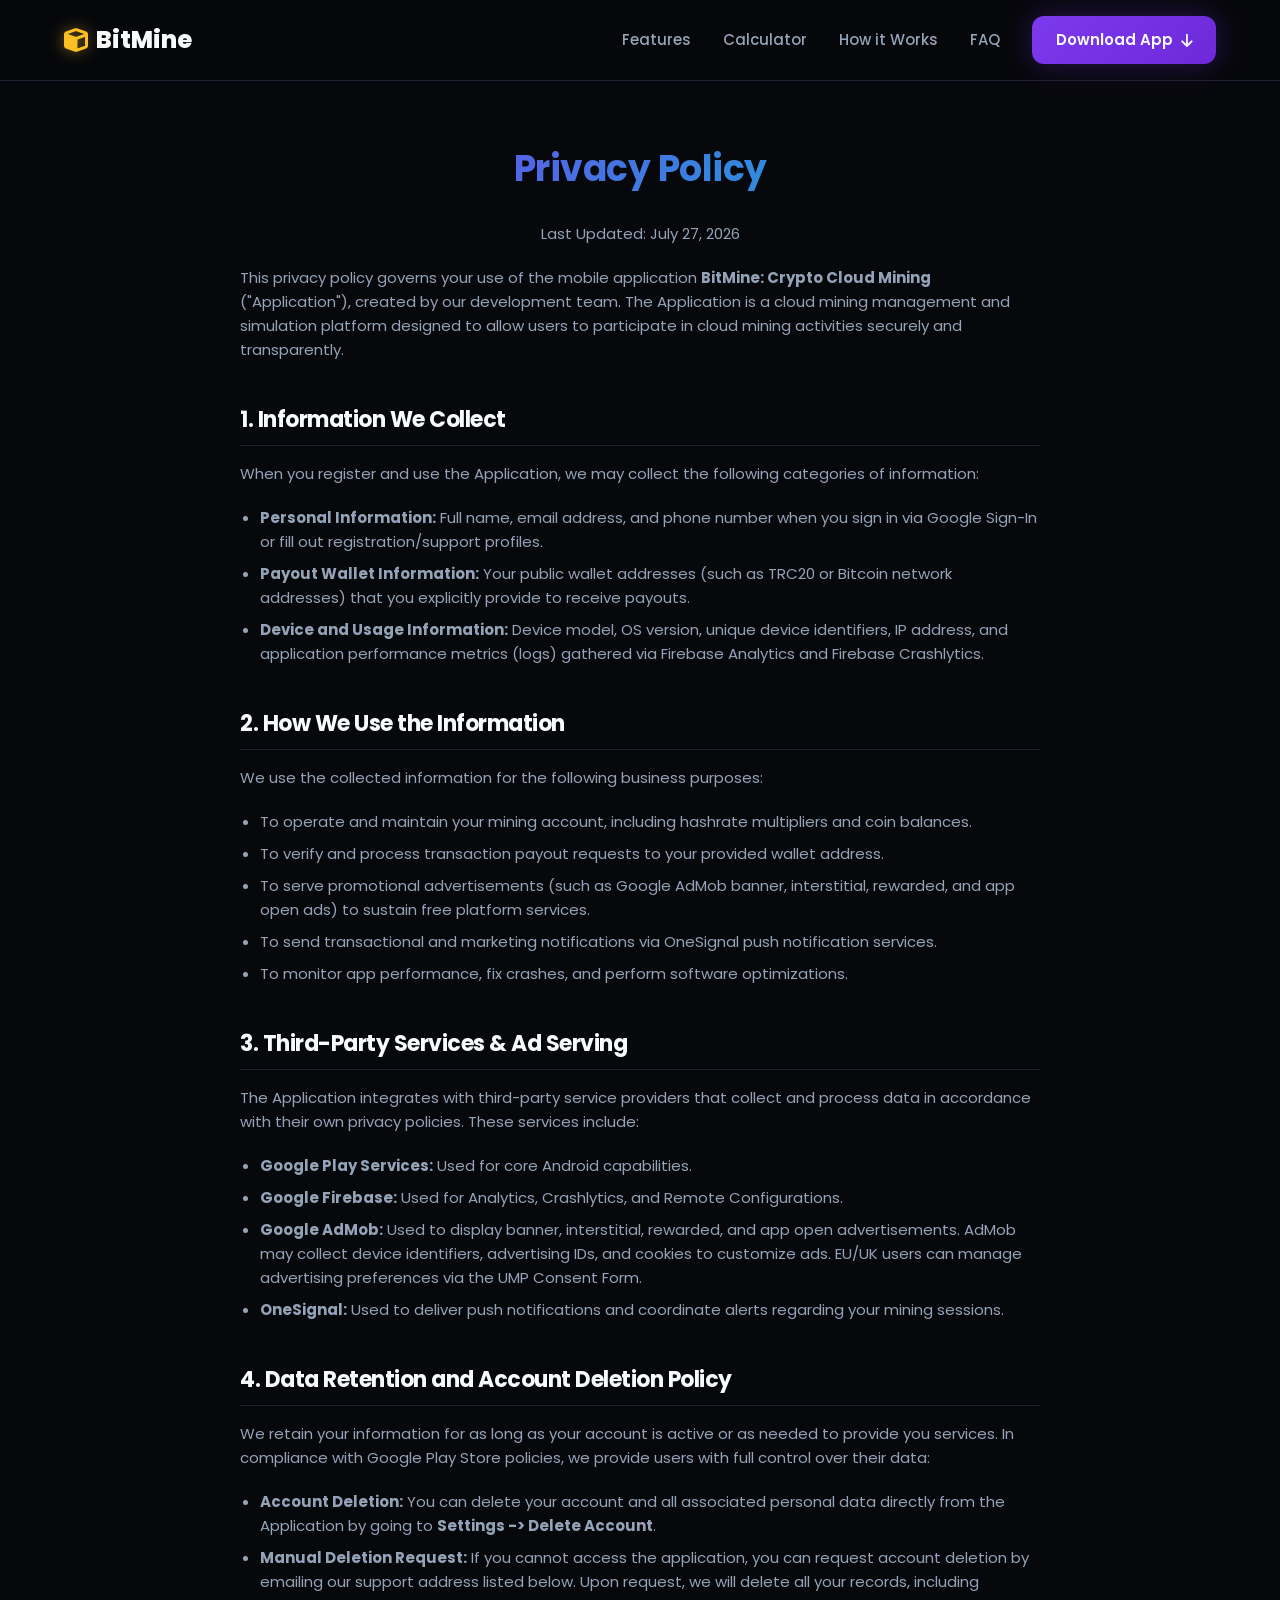
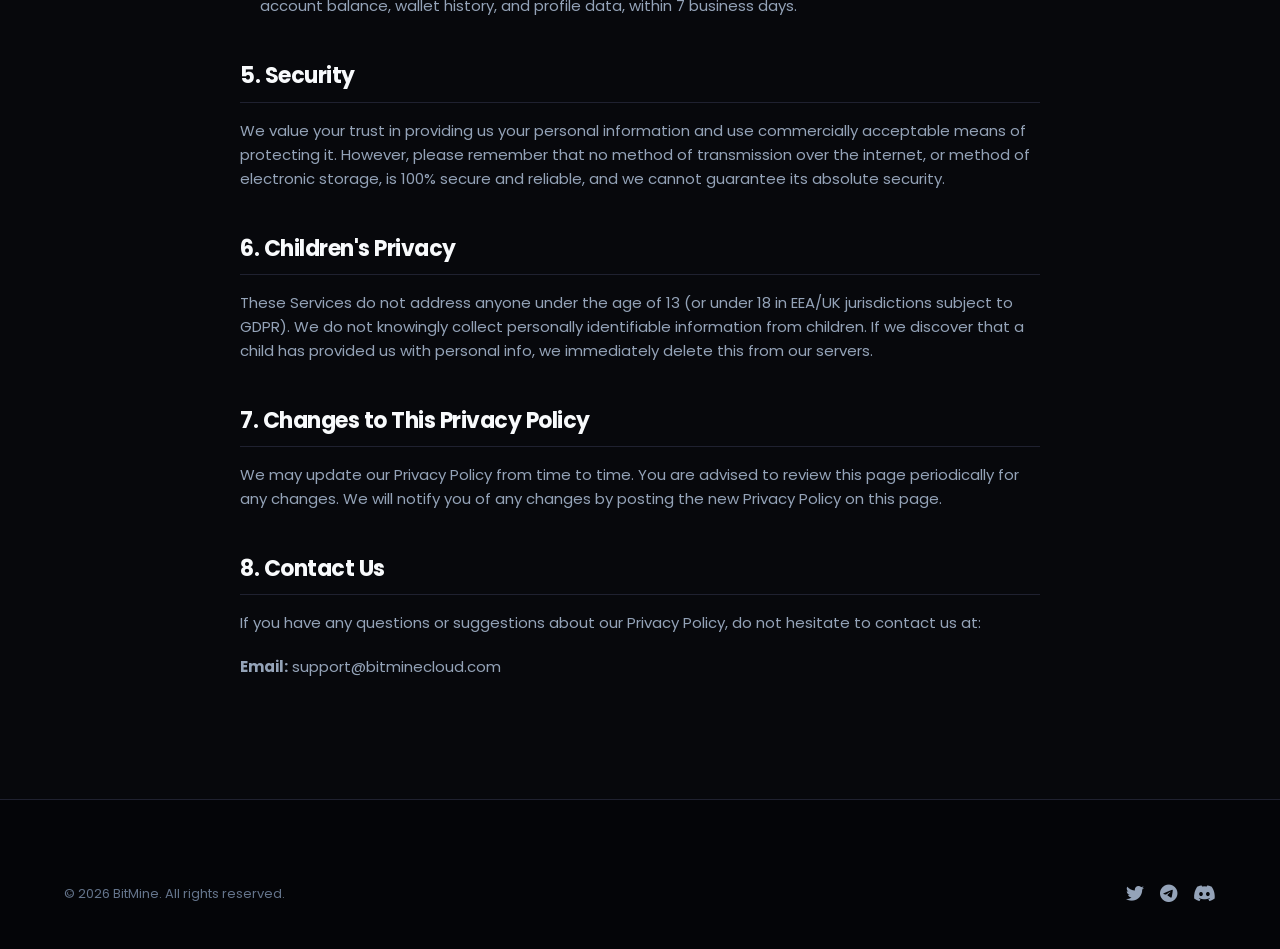
==== privacy_policy.html @ 46494443 "Fix ui" ====
<!DOCTYPE html>
<html lang="en">
<head>
  <meta charset="UTF-8">
  <meta name="viewport" content="width=device-width, initial-scale=1.0">
  <title>Privacy Policy - BitMine: Crypto Cloud Mining</title>
  <!-- FontAwesome Icons -->
  <link rel="stylesheet" href="https://cdnjs.cloudflare.com/ajax/libs/font-awesome/6.4.0/css/all.min.css">
  <!-- Stylesheet -->
  <link rel="stylesheet" href="style.css">
  <style>
    .policy-content {
      padding: 140px 0 100px 0;
      max-width: 800px;
      margin: 0 auto;
    }
    .policy-content h1 {
      font-size: 36px;
      margin-bottom: 24px;
      text-align: center;
    }
    .policy-content p {
      color: var(--text-secondary);
      margin-bottom: 20px;
      font-size: 15px;
    }
    .policy-content h2 {
      font-size: 22px;
      margin: 40px 0 16px 0;
      color: var(--text-primary);
      border-bottom: 1px solid var(--card-border);
      padding-bottom: 8px;
    }
    .policy-content ul {
      margin-left: 20px;
      margin-bottom: 20px;
      color: var(--text-secondary);
      font-size: 15px;
    }
    .policy-content li {
      margin-bottom: 8px;
    }
    .policy-last-updated {
      text-align: center;
      color: var(--text-muted);
      font-size: 13px;
      margin-bottom: 40px;
    }
  </style>
</head>
<body>

  <!-- ── Header & Navigation ── -->
  <header>
    <div class="container nav-wrapper">
      <a href="index.html" class="logo">
        <i class="fa-solid fa-cube"></i> BitMine
      </a>
      <nav>
        <div class="menu-toggle" id="mobile-menu">
          <i class="fa-solid fa-bars"></i>
        </div>
        <ul>
          <li><a href="index.html#features">Features</a></li>
          <li><a href="index.html#calculator">Calculator</a></li>
          <li><a href="index.html#how-it-works">How it Works</a></li>
          <li><a href="index.html#faq">FAQ</a></li>
          <li><a href="index.html#download" class="btn-primary">Download App <i class="fa-solid fa-arrow-down"></i></a></li>
        </ul>
      </nav>
    </div>
  </header>

  <!-- ── Privacy Policy Content ── -->
  <main class="container">
    <div class="policy-content">
      <h1 class="gradient-text">Privacy Policy</h1>
      <p class="policy-last-updated">Last Updated: July 27, 2026</p>

      <p>This privacy policy governs your use of the mobile application <strong>BitMine: Crypto Cloud Mining</strong> ("Application"), created by our development team. The Application is a cloud mining management and simulation platform designed to allow users to participate in cloud mining activities securely and transparently.</p>

      <h2>1. Information We Collect</h2>
      <p>When you register and use the Application, we may collect the following categories of information:</p>
      <ul>
        <li><strong>Personal Information:</strong> Full name, email address, and phone number when you sign in via Google Sign-In or fill out registration/support profiles.</li>
        <li><strong>Payout Wallet Information:</strong> Your public wallet addresses (such as TRC20 or Bitcoin network addresses) that you explicitly provide to receive payouts.</li>
        <li><strong>Device and Usage Information:</strong> Device model, OS version, unique device identifiers, IP address, and application performance metrics (logs) gathered via Firebase Analytics and Firebase Crashlytics.</li>
      </ul>

      <h2>2. How We Use the Information</h2>
      <p>We use the collected information for the following business purposes:</p>
      <ul>
        <li>To operate and maintain your mining account, including hashrate multipliers and coin balances.</li>
        <li>To verify and process transaction payout requests to your provided wallet address.</li>
        <li>To serve promotional advertisements (such as Google AdMob banner, interstitial, rewarded, and app open ads) to sustain free platform services.</li>
        <li>To send transactional and marketing notifications via OneSignal push notification services.</li>
        <li>To monitor app performance, fix crashes, and perform software optimizations.</li>
      </ul>

      <h2>3. Third-Party Services & Ad Serving</h2>
      <p>The Application integrates with third-party service providers that collect and process data in accordance with their own privacy policies. These services include:</p>
      <ul>
        <li><strong>Google Play Services:</strong> Used for core Android capabilities.</li>
        <li><strong>Google Firebase:</strong> Used for Analytics, Crashlytics, and Remote Configurations.</li>
        <li><strong>Google AdMob:</strong> Used to display banner, interstitial, rewarded, and app open advertisements. AdMob may collect device identifiers, advertising IDs, and cookies to customize ads. EU/UK users can manage advertising preferences via the UMP Consent Form.</li>
        <li><strong>OneSignal:</strong> Used to deliver push notifications and coordinate alerts regarding your mining sessions.</li>
      </ul>

      <h2>4. Data Retention and Account Deletion Policy</h2>
      <p>We retain your information for as long as your account is active or as needed to provide you services. In compliance with Google Play Store policies, we provide users with full control over their data:</p>
      <ul>
        <li><strong>Account Deletion:</strong> You can delete your account and all associated personal data directly from the Application by going to <strong>Settings -> Delete Account</strong>.</li>
        <li><strong>Manual Deletion Request:</strong> If you cannot access the application, you can request account deletion by emailing our support address listed below. Upon request, we will delete all your records, including account balance, wallet history, and profile data, within 7 business days.</li>
      </ul>

      <h2>5. Security</h2>
      <p>We value your trust in providing us your personal information and use commercially acceptable means of protecting it. However, please remember that no method of transmission over the internet, or method of electronic storage, is 100% secure and reliable, and we cannot guarantee its absolute security.</p>

      <h2>6. Children's Privacy</h2>
      <p>These Services do not address anyone under the age of 13 (or under 18 in EEA/UK jurisdictions subject to GDPR). We do not knowingly collect personally identifiable information from children. If we discover that a child has provided us with personal info, we immediately delete this from our servers.</p>

      <h2>7. Changes to This Privacy Policy</h2>
      <p>We may update our Privacy Policy from time to time. You are advised to review this page periodically for any changes. We will notify you of any changes by posting the new Privacy Policy on this page.</p>

      <h2>8. Contact Us</h2>
      <p>If you have any questions or suggestions about our Privacy Policy, do not hesitate to contact us at:</p>
      <p><strong>Email:</strong> support@bitminecloud.com</p>
    </div>
  </main>

  <!-- ── Footer ── -->
  <footer>
    <div class="container">
      <div class="footer-bottom" style="border: none; padding: 0;">
        <p>&copy; 2026 BitMine. All rights reserved.</p>
        <div class="social-links">
          <a href="#"><i class="fa-brands fa-twitter"></i></a>
          <a href="#"><i class="fa-brands fa-telegram"></i></a>
          <a href="#"><i class="fa-brands fa-discord"></i></a>
        </div>
      </div>
    </div>
  </footer>

  <!-- ── Javascript Logic for Mobile Menu ── -->
  <script>
    const mobileMenu = document.getElementById('mobile-menu');
    const navUl = document.querySelector('nav ul');
    
    mobileMenu.addEventListener('click', () => {
      navUl.classList.toggle('active');
      const icon = mobileMenu.querySelector('i');
      icon.classList.toggle('fa-bars');
      icon.classList.toggle('fa-xmark');
    });
  </script>
</body>
</html>
---- style.css ----
@import url('https://fonts.googleapis.com/css2?family=Poppins:wght@300;400;500;600;700;800&display=swap');

/* ── Design System & CSS Variables ───────────────────────────────────────── */
:root {
  --bg-color: #07080C;
  --card-bg: #12131C;
  --card-border: #1F2130;
  
  --primary: #7C3AED;
  --primary-dark: #6D28D9;
  --secondary: #06B6D4;
  --accent: #EC4899;
  
  --success: #10B981;
  --gold: #FBBF24;
  
  --text-primary: #F8FAFC;
  --text-secondary: #94A3B8;
  --text-muted: #64748B;
  
  --transition: all 0.3s cubic-bezier(0.4, 0, 0.2, 1);
  --purple-glow: 0 0 30px rgba(124, 58, 237, 0.3);
  --cyan-glow: 0 0 30px rgba(6, 182, 212, 0.3);
}

/* ── Reset & Base Styles ─────────────────────────────────────────────────── */
* {
  margin: 0;
  padding: 0;
  box-sizing: border-box;
  font-family: 'Poppins', sans-serif;
  scroll-behavior: smooth;
}

body {
  background-color: var(--bg-color);
  color: var(--text-primary);
  overflow-x: hidden;
  line-height: 1.6;
}

/* Custom Scrollbar */
::-webkit-scrollbar {
  width: 10px;
}
::-webkit-scrollbar-track {
  background: var(--bg-color);
}
::-webkit-scrollbar-thumb {
  background: var(--card-border);
  border-radius: 5px;
}
::-webkit-scrollbar-thumb:hover {
  background: var(--primary);
}

/* ── Layout & Typography ────────────────────────────────────────────────── */
.container {
  max-width: 1200px;
  margin: 0 auto;
  padding: 0 24px;
}

h1, h2, h3 {
  font-weight: 700;
  letter-spacing: -0.5px;
}

.gradient-text {
  background: linear-gradient(135deg, var(--primary) 0%, var(--secondary) 100%);
  -webkit-background-clip: text;
  -webkit-text-fill-color: transparent;
}

.secondary-gradient-text {
  background: linear-gradient(135deg, var(--secondary) 0%, var(--accent) 100%);
  -webkit-background-clip: text;
  -webkit-text-fill-color: transparent;
}

/* ── Header & Navigation ─────────────────────────────────────────────────── */
header {
  position: fixed;
  top: 0;
  left: 0;
  width: 100%;
  z-index: 1000;
  backdrop-filter: blur(12px);
  background: rgba(7, 8, 12, 0.8);
  border-bottom: 1px solid var(--card-border);
  padding: 16px 0;
  transition: var(--transition);
}

.nav-wrapper {
  display: flex;
  justify-content: space-between;
  align-items: center;
}

.logo {
  font-size: 24px;
  font-weight: 800;
  text-decoration: none;
  display: flex;
  align-items: center;
  gap: 8px;
  color: var(--text-primary);
}

.logo i {
  color: var(--gold);
  filter: drop-shadow(0 0 8px rgba(251, 191, 36, 0.5));
}

nav {
  display: flex;
  align-items: center;
}

nav ul {
  display: flex;
  list-style: none;
  gap: 32px;
  align-items: center;
}

nav ul a {
  color: var(--text-secondary);
  text-decoration: none;
  font-weight: 500;
  font-size: 15px;
  transition: var(--transition);
}

nav ul a:hover {
  color: var(--primary);
}

/* Mobile Menu Toggle button */
.menu-toggle {
  display: none;
  font-size: 22px;
  cursor: pointer;
  color: var(--text-primary);
  transition: var(--transition);
}

.menu-toggle:hover {
  color: var(--primary);
}

.btn-primary {
  background: linear-gradient(135deg, var(--primary) 0%, var(--primary-dark) 100%);
  color: var(--text-primary);
  padding: 12px 24px;
  border-radius: 12px;
  text-decoration: none;
  font-weight: 600;
  display: inline-flex;
  align-items: center;
  gap: 8px;
  border: none;
  cursor: pointer;
  box-shadow: var(--purple-glow);
  transition: var(--transition);
}

.btn-primary:hover {
  transform: translateY(-2px);
  box-shadow: 0 0 40px rgba(124, 58, 237, 0.5);
}

.btn-secondary {
  background: transparent;
  color: var(--text-primary);
  border: 1.5px solid var(--card-border);
  padding: 12px 24px;
  border-radius: 12px;
  text-decoration: none;
  font-weight: 600;
  display: inline-flex;
  align-items: center;
  gap: 8px;
  cursor: pointer;
  transition: var(--transition);
}

.btn-secondary:hover {
  border-color: var(--secondary);
  background: rgba(6, 182, 212, 0.05);
}

/* ── Hero Section ────────────────────────────────────────────────────────── */
.hero {
  padding: 160px 0 100px 0;
  position: relative;
  overflow: hidden;
}

/* Glow Background Orbs */
.hero::before {
  content: '';
  position: absolute;
  top: -10%;
  left: -10%;
  width: 50vw;
  height: 50vw;
  background: radial-gradient(circle, rgba(124, 58, 237, 0.15) 0%, transparent 70%);
  pointer-events: none;
  z-index: 0;
}

.hero::after {
  content: '';
  position: absolute;
  bottom: -10%;
  right: -10%;
  width: 40vw;
  height: 40vw;
  background: radial-gradient(circle, rgba(6, 182, 212, 0.12) 0%, transparent 70%);
  pointer-events: none;
  z-index: 0;
}

.hero-grid {
  display: grid;
  grid-template-columns: 1.2fr 0.8fr;
  align-items: center;
  gap: 60px;
  position: relative;
  z-index: 1;
}

.hero-content h1 {
  font-size: 56px;
  line-height: 1.15;
  margin-bottom: 24px;
}

.hero-content p {
  font-size: 18px;
  color: var(--text-secondary);
  margin-bottom: 40px;
  max-width: 540px;
}

.hero-buttons {
  display: flex;
  gap: 16px;
  margin-bottom: 48px;
}

.hero-stats {
  display: flex;
  gap: 48px;
}

.stat-item h3 {
  font-size: 32px;
  color: var(--text-primary);
  margin-bottom: 4px;
  font-weight: 800;
}

.stat-item p {
  font-size: 14px;
  color: var(--text-secondary);
  margin: 0;
}

/* Phone Mockup Styling */
.hero-mockup {
  position: relative;
  display: flex;
  justify-content: center;
  align-items: center;
}

.device-frame {
  width: 290px;
  height: 580px;
  background: #0f1016;
  border: 12px solid #2e3047;
  border-radius: 40px;
  box-shadow: 0 30px 60px rgba(0,0,0,0.8), var(--purple-glow);
  position: relative;
  overflow: hidden;
  display: flex;
  flex-direction: column;
}

.device-notch {
  width: 140px;
  height: 25px;
  background: #2e3047;
  position: absolute;
  top: 0;
  left: 50%;
  transform: translateX(-50%);
  border-radius: 0 0 18px 18px;
  z-index: 10;
}

/* App Interface UI Mockup */
.app-screen {
  flex: 1;
  background: var(--bg-color);
  padding: 30px 16px 16px 16px;
  display: flex;
  flex-direction: column;
  justify-content: space-between;
}

.app-header {
  display: flex;
  justify-content: space-between;
  align-items: center;
  margin-top: 10px;
}

.app-header span {
  font-weight: 700;
  font-size: 16px;
}

.app-header i {
  color: var(--gold);
}

.app-card {
  background: var(--card-bg);
  border: 1px solid var(--card-border);
  border-radius: 16px;
  padding: 16px;
  text-align: center;
  position: relative;
}

.app-card-title {
  font-size: 12px;
  color: var(--text-secondary);
  margin-bottom: 4px;
}

.app-card-val {
  font-size: 24px;
  font-weight: 700;
  color: var(--text-primary);
}

.app-mining-btn {
  width: 100%;
  background: linear-gradient(135deg, var(--primary) 0%, var(--secondary) 100%);
  padding: 14px;
  border-radius: 12px;
  text-align: center;
  font-weight: 600;
  font-size: 14px;
  box-shadow: 0 4px 15px rgba(124, 58, 237, 0.4);
  cursor: pointer;
  animation: pulse 2s infinite;
}

@keyframes pulse {
  0% { transform: scale(1); }
  50% { transform: scale(1.03); }
  100% { transform: scale(1); }
}

.mockup-glow {
  position: absolute;
  width: 130%;
  height: 130%;
  background: radial-gradient(circle, rgba(124, 58, 237, 0.1) 0%, transparent 60%);
  pointer-events: none;
  z-index: -1;
}

/* ── Features Section ────────────────────────────────────────────────────── */
.features {
  padding: 100px 0;
  background: relative;
}

.section-header {
  text-align: center;
  margin-bottom: 60px;
}

.section-header h2 {
  font-size: 40px;
  margin-bottom: 16px;
}

.section-header p {
  font-size: 16px;
  color: var(--text-secondary);
  max-width: 600px;
  margin: 0 auto;
}

.features-grid {
  display: grid;
  grid-template-columns: repeat(auto-fit, minmax(280px, 1fr));
  gap: 30px;
}

.feature-card {
  background: var(--card-bg);
  border: 1px solid var(--card-border);
  border-radius: 20px;
  padding: 40px 30px;
  transition: var(--transition);
  position: relative;
  overflow: hidden;
}

.feature-card:hover {
  transform: translateY(-8px);
  border-color: var(--primary);
  box-shadow: 0 10px 30px rgba(124, 58, 237, 0.15);
}

.feature-card::before {
  content: '';
  position: absolute;
  top: 0;
  left: 0;
  width: 100%;
  height: 100%;
  background: radial-gradient(circle at top right, rgba(124, 58, 237, 0.05) 0%, transparent 50%);
  pointer-events: none;
}

.feature-icon {
  width: 60px;
  height: 60px;
  border-radius: 14px;
  background: rgba(124, 58, 237, 0.1);
  display: flex;
  justify-content: center;
  align-items: center;
  font-size: 24px;
  color: var(--primary);
  margin-bottom: 24px;
  transition: var(--transition);
}

.feature-card:hover .feature-icon {
  background: var(--primary);
  color: var(--text-primary);
  box-shadow: var(--purple-glow);
}

.feature-card h3 {
  font-size: 20px;
  margin-bottom: 12px;
}

.feature-card p {
  color: var(--text-secondary);
  font-size: 14px;
}

/* ── Interactive Calculator ────────────────────────────────────────────── */
.calculator-section {
  padding: 100px 0;
  background: rgba(18, 19, 28, 0.4);
  border-top: 1px solid var(--card-border);
  border-bottom: 1px solid var(--card-border);
}

.calc-box {
  background: var(--card-bg);
  border: 1px solid var(--card-border);
  border-radius: 24px;
  padding: 50px;
  display: grid;
  grid-template-columns: 1fr 1fr;
  gap: 60px;
  align-items: center;
}

.calc-left h2 {
  font-size: 36px;
  margin-bottom: 16px;
}

.calc-left p {
  color: var(--text-secondary);
  margin-bottom: 30px;
}

.calc-sliders {
  display: flex;
  flex-direction: column;
  gap: 24px;
}

.slider-group {
  display: flex;
  flex-direction: column;
  gap: 12px;
}

.slider-header {
  display: flex;
  justify-content: space-between;
  font-weight: 500;
}

.slider-header span:last-child {
  color: var(--secondary);
  font-weight: 700;
}

input[type=range] {
  -webkit-appearance: none;
  width: 100%;
  height: 6px;
  background: var(--card-border);
  border-radius: 5px;
  outline: none;
}

input[type=range]::-webkit-slider-thumb {
  -webkit-appearance: none;
  width: 20px;
  height: 20px;
  border-radius: 50%;
  background: var(--secondary);
  cursor: pointer;
  box-shadow: var(--cyan-glow);
  transition: var(--transition);
}

input[type=range]::-webkit-slider-thumb:hover {
  transform: scale(1.2);
}

.calc-right {
  background: rgba(7, 8, 12, 0.6);
  border: 1px solid var(--card-border);
  border-radius: 20px;
  padding: 40px;
  text-align: center;
  position: relative;
  overflow: hidden;
}

.calc-right::after {
  content: '';
  position: absolute;
  top: 0;
  right: 0;
  width: 80px;
  height: 80px;
  background: radial-gradient(circle, rgba(6, 182, 212, 0.2) 0%, transparent 70%);
}

.calc-output-title {
  font-size: 14px;
  color: var(--text-secondary);
  margin-bottom: 8px;
}

.calc-output-val {
  font-size: 40px;
  font-weight: 800;
  color: var(--text-primary);
  margin-bottom: 4px;
}

.calc-output-val span {
  font-size: 20px;
  font-weight: 500;
  color: var(--secondary);
}

.calc-usd-val {
  font-size: 18px;
  color: var(--success);
  font-weight: 600;
  margin-bottom: 24px;
}

/* ── How it Works Section ────────────────────────────────────────────────── */
.how-it-works {
  padding: 100px 0;
}

.steps-container {
  display: grid;
  grid-template-columns: repeat(3, 1fr);
  gap: 40px;
  position: relative;
}

.step-card {
  text-align: center;
  position: relative;
}

.step-num {
  width: 70px;
  height: 70px;
  border-radius: 50%;
  background: linear-gradient(135deg, var(--primary) 0%, var(--secondary) 100%);
  font-size: 28px;
  font-weight: 800;
  display: flex;
  justify-content: center;
  align-items: center;
  margin: 0 auto 24px auto;
  box-shadow: var(--purple-glow);
}

.step-card h3 {
  font-size: 20px;
  margin-bottom: 12px;
}

.step-card p {
  color: var(--text-secondary);
  font-size: 14px;
  max-width: 280px;
  margin: 0 auto;
}

/* Step connector lines */
.steps-container::before {
  content: '';
  position: absolute;
  top: 35px;
  left: 10%;
  width: 80%;
  height: 2px;
  background: linear-gradient(90deg, var(--primary) 0%, var(--secondary) 100%);
  opacity: 0.15;
  z-index: -1;
}

/* ── FAQ Section ────────────────────────────────────────────────────────── */
.faq {
  padding: 100px 0;
}

.faq-container {
  max-width: 800px;
  margin: 0 auto;
  display: flex;
  flex-direction: column;
  gap: 20px;
}

.faq-item {
  background: var(--card-bg);
  border: 1px solid var(--card-border);
  border-radius: 16px;
  overflow: hidden;
  transition: var(--transition);
}

.faq-header {
  padding: 24px;
  display: flex;
  justify-content: space-between;
  align-items: center;
  cursor: pointer;
  user-select: none;
}

.faq-header h3 {
  font-size: 16px;
  font-weight: 600;
}

.faq-icon {
  font-size: 18px;
  transition: var(--transition);
  color: var(--primary);
}

.faq-content {
  max-height: 0;
  overflow: hidden;
  transition: max-height 0.3s ease-out;
  padding: 0 24px;
}

.faq-content p {
  padding-bottom: 24px;
  color: var(--text-secondary);
  font-size: 14px;
}

.faq-item.active {
  border-color: var(--primary);
}

.faq-item.active .faq-icon {
  transform: rotate(45deg);
}

/* ── Footer ──────────────────────────────────────────────────────────────── */
footer {
  background: #040508;
  border-top: 1px solid var(--card-border);
  padding: 80px 0 40px 0;
}

.footer-grid {
  display: grid;
  grid-template-columns: 1.5fr 1fr 1fr;
  gap: 60px;
  margin-bottom: 60px;
}

.footer-brand p {
  color: var(--text-secondary);
  font-size: 14px;
  margin-top: 16px;
  max-width: 320px;
}

.footer-links h4 {
  font-size: 16px;
  margin-bottom: 20px;
}

.footer-links ul {
  list-style: none;
  display: flex;
  flex-direction: column;
  gap: 12px;
}

.footer-links ul a {
  color: var(--text-secondary);
  text-decoration: none;
  font-size: 14px;
  transition: var(--transition);
}

.footer-links ul a:hover {
  color: var(--secondary);
}

.footer-disclaimer {
  grid-column: 1 / -1;
  background: var(--card-bg);
  border: 1px solid var(--card-border);
  border-radius: 12px;
  padding: 20px;
}

.footer-disclaimer p {
  font-size: 12px;
  color: var(--text-muted);
  text-align: center;
}

.footer-bottom {
  border-top: 1px solid var(--card-border);
  padding-top: 30px;
  display: flex;
  justify-content: space-between;
  align-items: center;
}

.footer-bottom p {
  font-size: 13px;
  color: var(--text-muted);
}

.social-links {
  display: flex;
  gap: 16px;
}

.social-links a {
  color: var(--text-secondary);
  font-size: 18px;
  transition: var(--transition);
}

.social-links a:hover {
  color: var(--primary);
}

/* ── Responsive Styling ──────────────────────────────────────────────────── */
@media (max-width: 992px) {
  .hero-grid {
    grid-template-columns: 1fr;
    text-align: center;
    gap: 40px;
  }
  .hero-content p {
    margin: 0 auto 40px auto;
  }
  .hero-buttons {
    justify-content: center;
  }
  .hero-stats {
    justify-content: center;
  }
  .calc-box {
    grid-template-columns: 1fr;
    gap: 40px;
    padding: 30px;
  }
  .steps-container {
    grid-template-columns: 1fr;
    gap: 40px;
  }
  .steps-container::before {
    display: none;
  }
}

@media (max-width: 768px) {
  .hero-content h1 {
    font-size: 40px;
  }
  .menu-toggle {
    display: block;
  }
  nav {
    position: relative;
  }
  nav ul {
    display: none;
    flex-direction: column;
    position: absolute;
    top: 60px;
    right: 0;
    background: var(--card-bg);
    border: 1px solid var(--card-border);
    border-radius: 12px;
    padding: 24px;
    gap: 20px;
    width: 240px;
    box-shadow: var(--purple-glow);
    z-index: 100;
    align-items: stretch;
  }
  nav ul.active {
    display: flex;
  }
  nav ul li {
    text-align: center;
  }
  nav ul li a.btn-primary {
    display: flex;
    justify-content: center;
    width: 100%;
  }
  .footer-grid {
    grid-template-columns: 1fr;
    gap: 40px;
  }
  .footer-bottom {
    flex-direction: column;
    gap: 16px;
    text-align: center;
  }
}
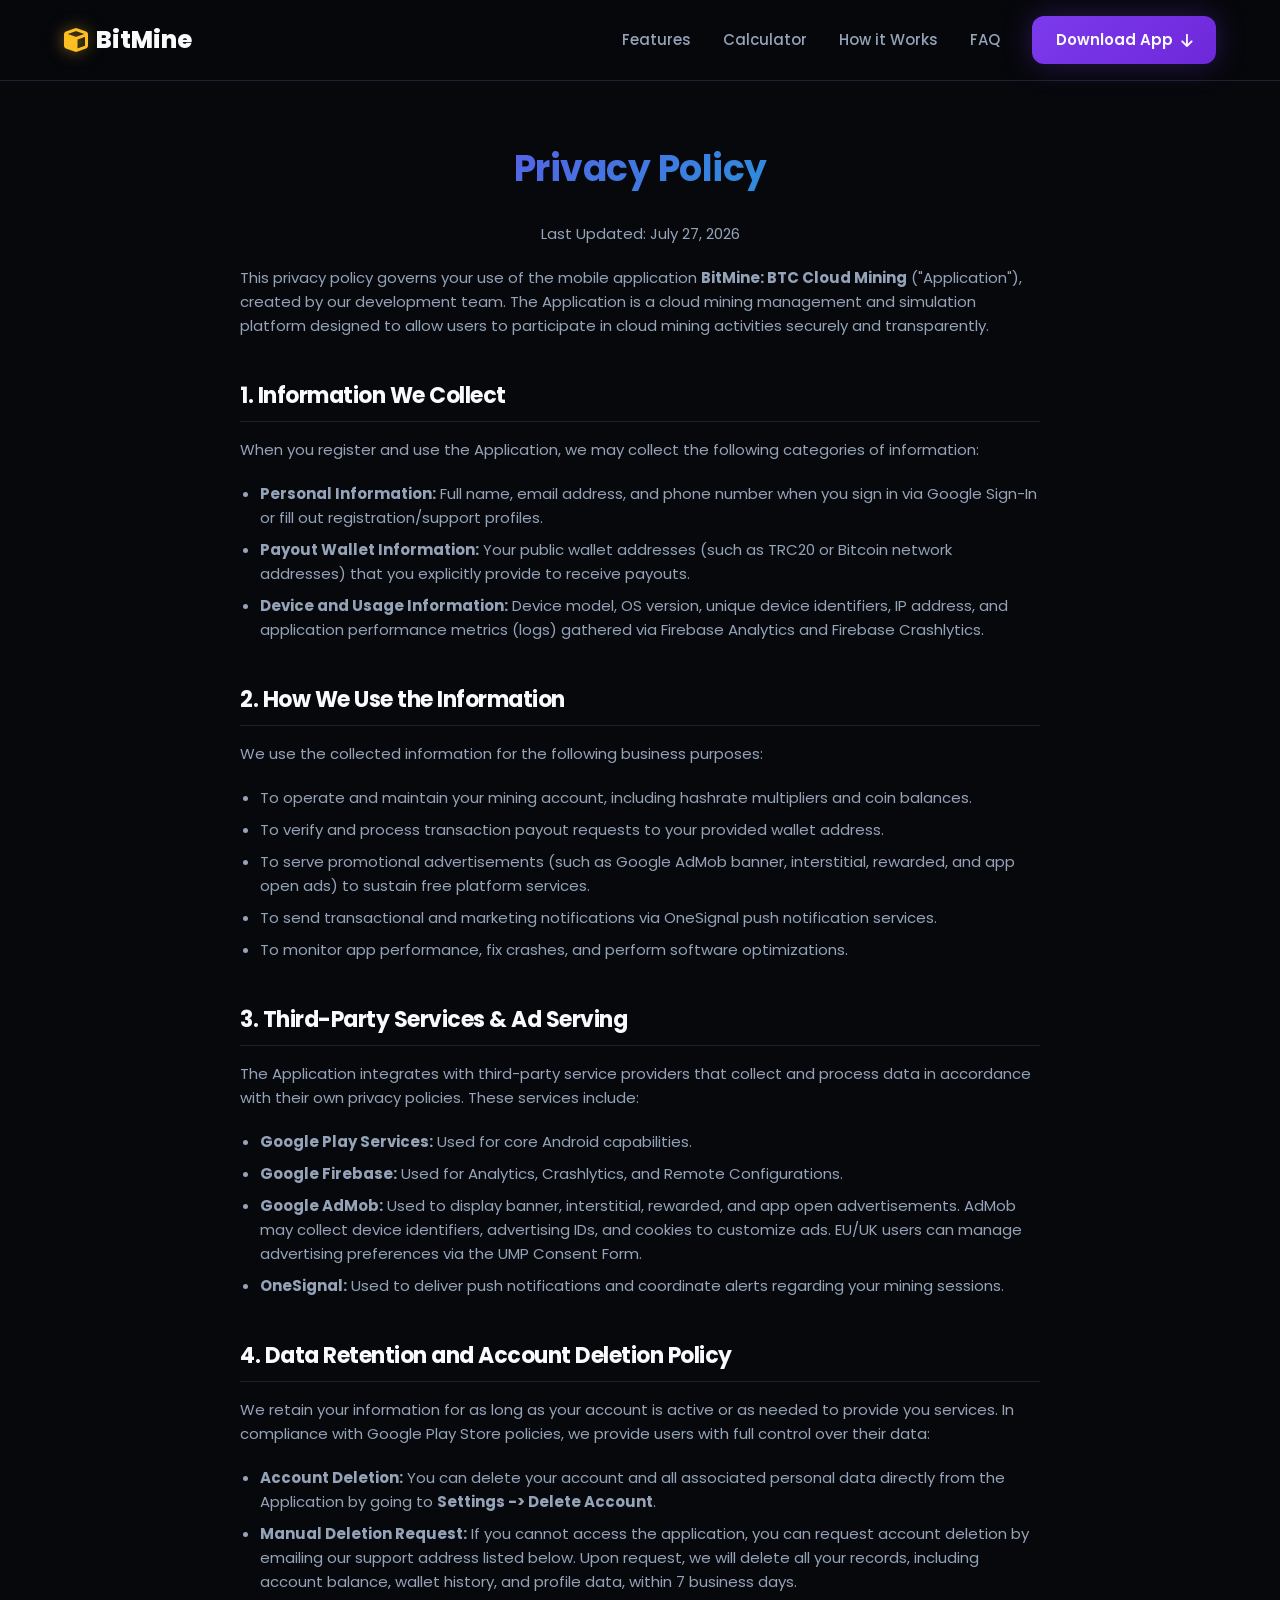
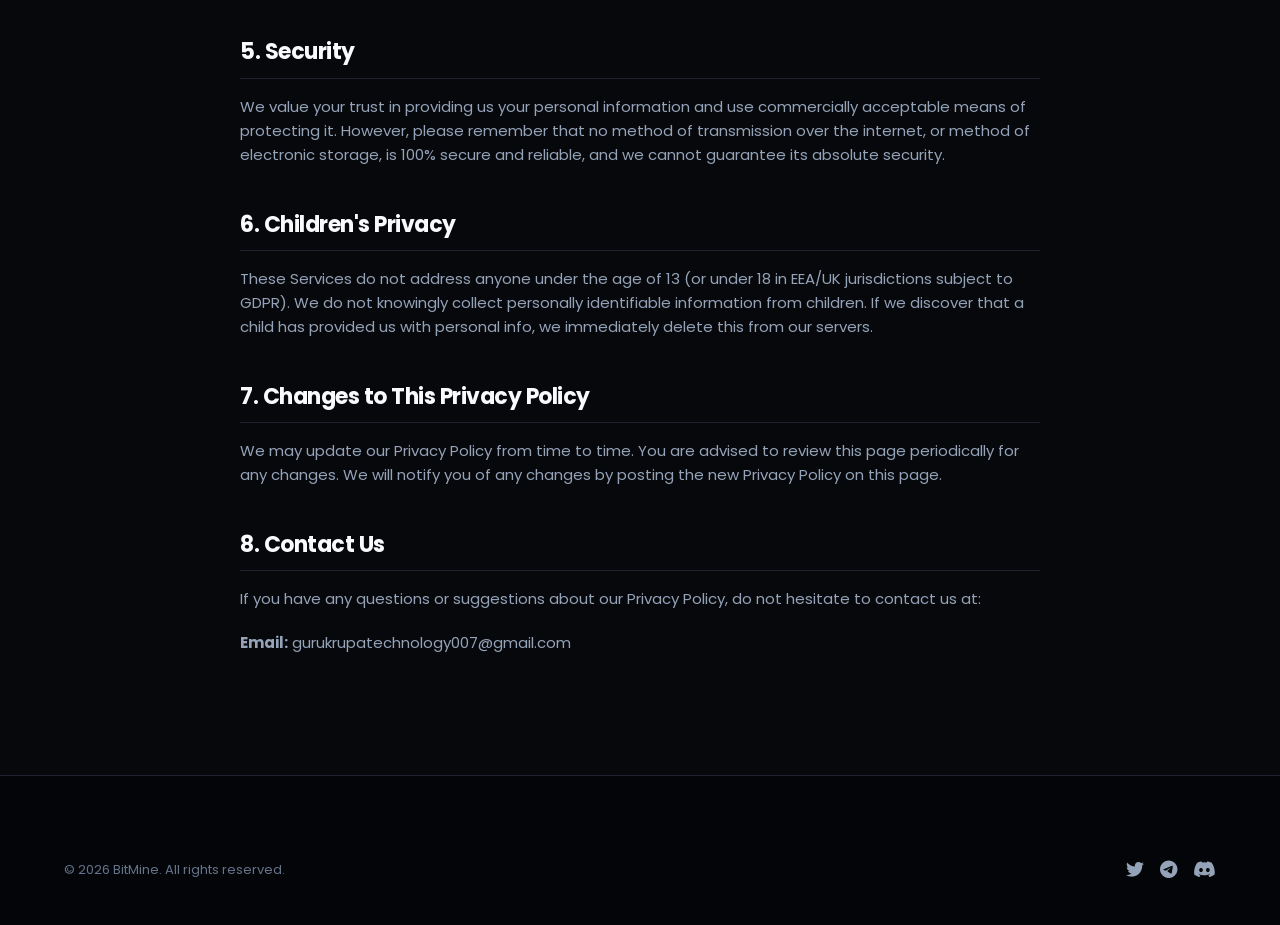
==== commit 21b38a27: "App Name chnage" ====
--- a/privacy_policy.html
+++ b/privacy_policy.html
@@ -3,7 +3,7 @@
 <head>
   <meta charset="UTF-8">
   <meta name="viewport" content="width=device-width, initial-scale=1.0">
-  <title>Privacy Policy - BitMine: Crypto Cloud Mining</title>
+  <title>Privacy Policy - BitMine: BTC Cloud Mining</title>
   <!-- FontAwesome Icons -->
   <link rel="stylesheet" href="https://cdnjs.cloudflare.com/ajax/libs/font-awesome/6.4.0/css/all.min.css">
   <!-- Stylesheet -->
@@ -77,7 +77,7 @@
       <h1 class="gradient-text">Privacy Policy</h1>
       <p class="policy-last-updated">Last Updated: July 27, 2026</p>
 
-      <p>This privacy policy governs your use of the mobile application <strong>BitMine: Crypto Cloud Mining</strong> ("Application"), created by our development team. The Application is a cloud mining management and simulation platform designed to allow users to participate in cloud mining activities securely and transparently.</p>
+      <p>This privacy policy governs your use of the mobile application <strong>BitMine: BTC Cloud Mining</strong> ("Application"), created by our development team. The Application is a cloud mining management and simulation platform designed to allow users to participate in cloud mining activities securely and transparently.</p>
 
       <h2>1. Information We Collect</h2>
       <p>When you register and use the Application, we may collect the following categories of information:</p>
@@ -124,7 +124,7 @@
 
       <h2>8. Contact Us</h2>
       <p>If you have any questions or suggestions about our Privacy Policy, do not hesitate to contact us at:</p>
-      <p><strong>Email:</strong> support@bitminecloud.com</p>
+      <p><strong>Email:</strong> gurukrupatechnology007@gmail.com</p>
     </div>
   </main>
 
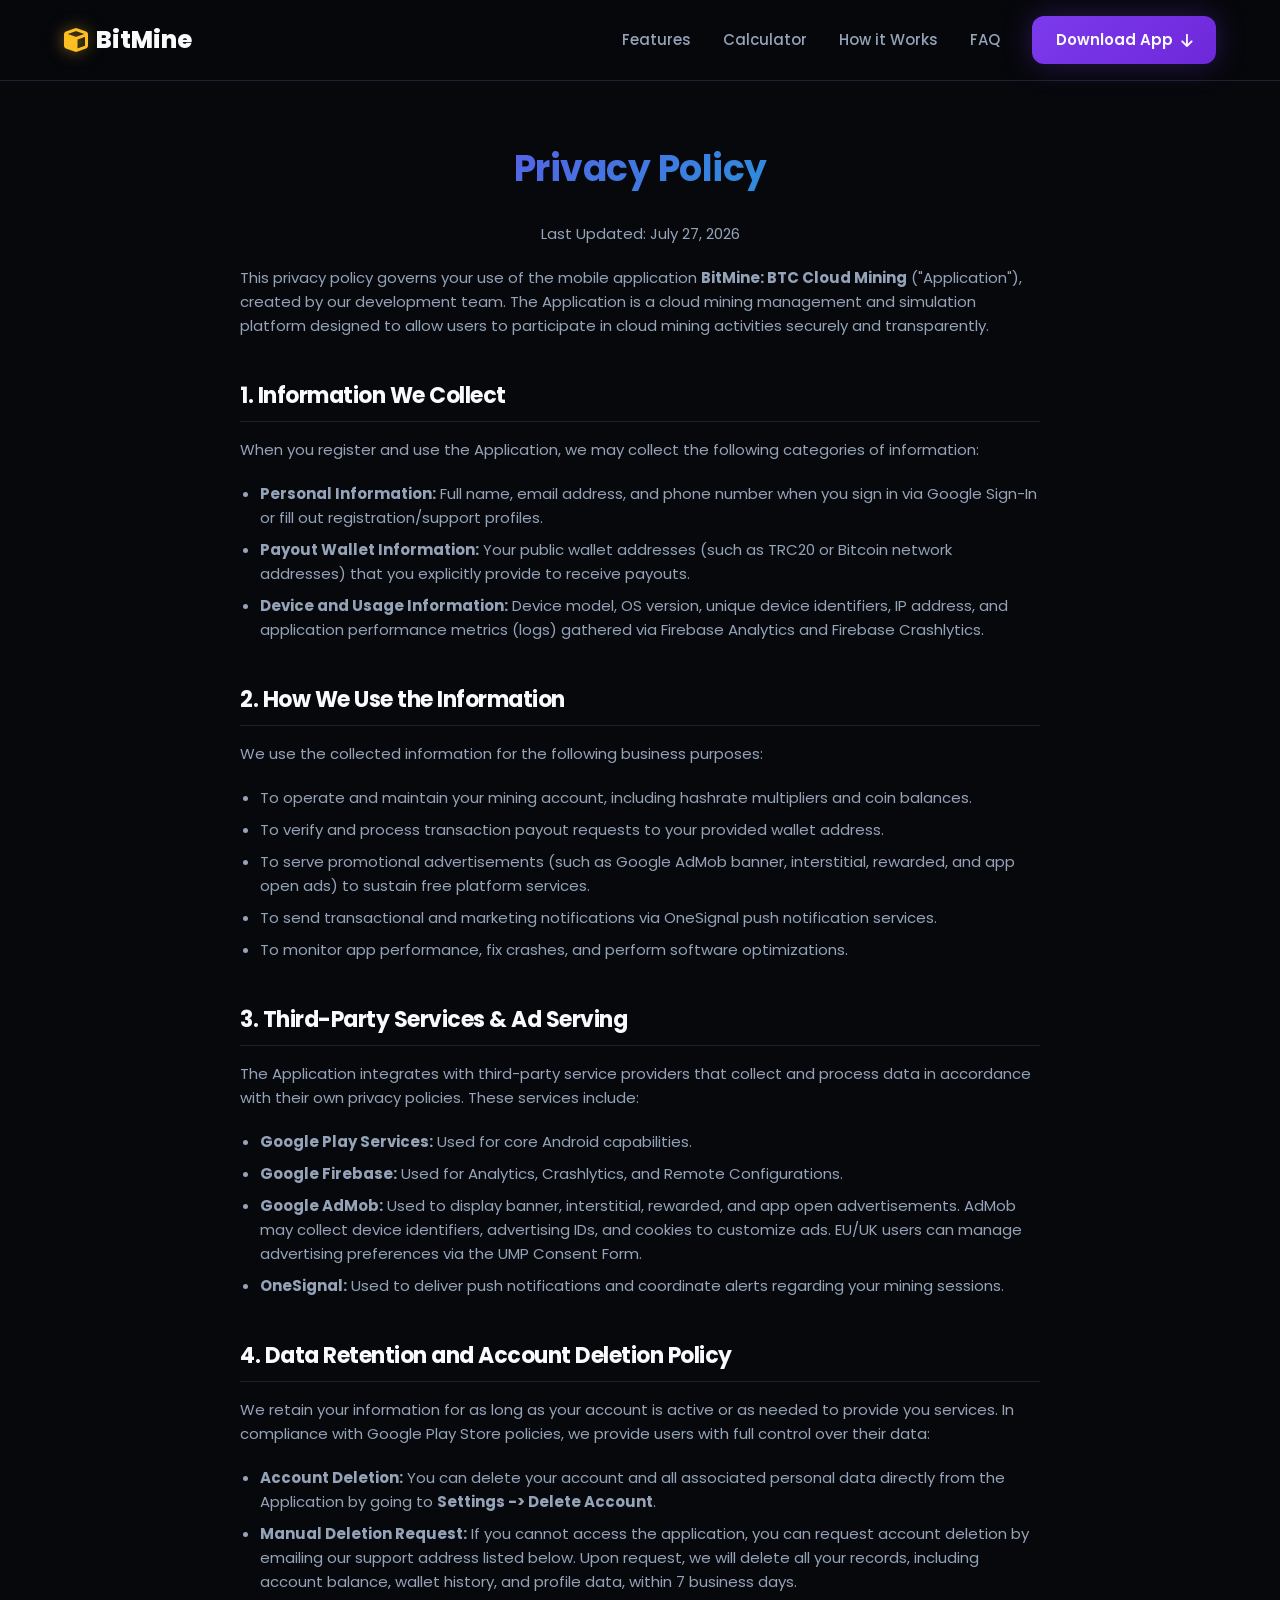
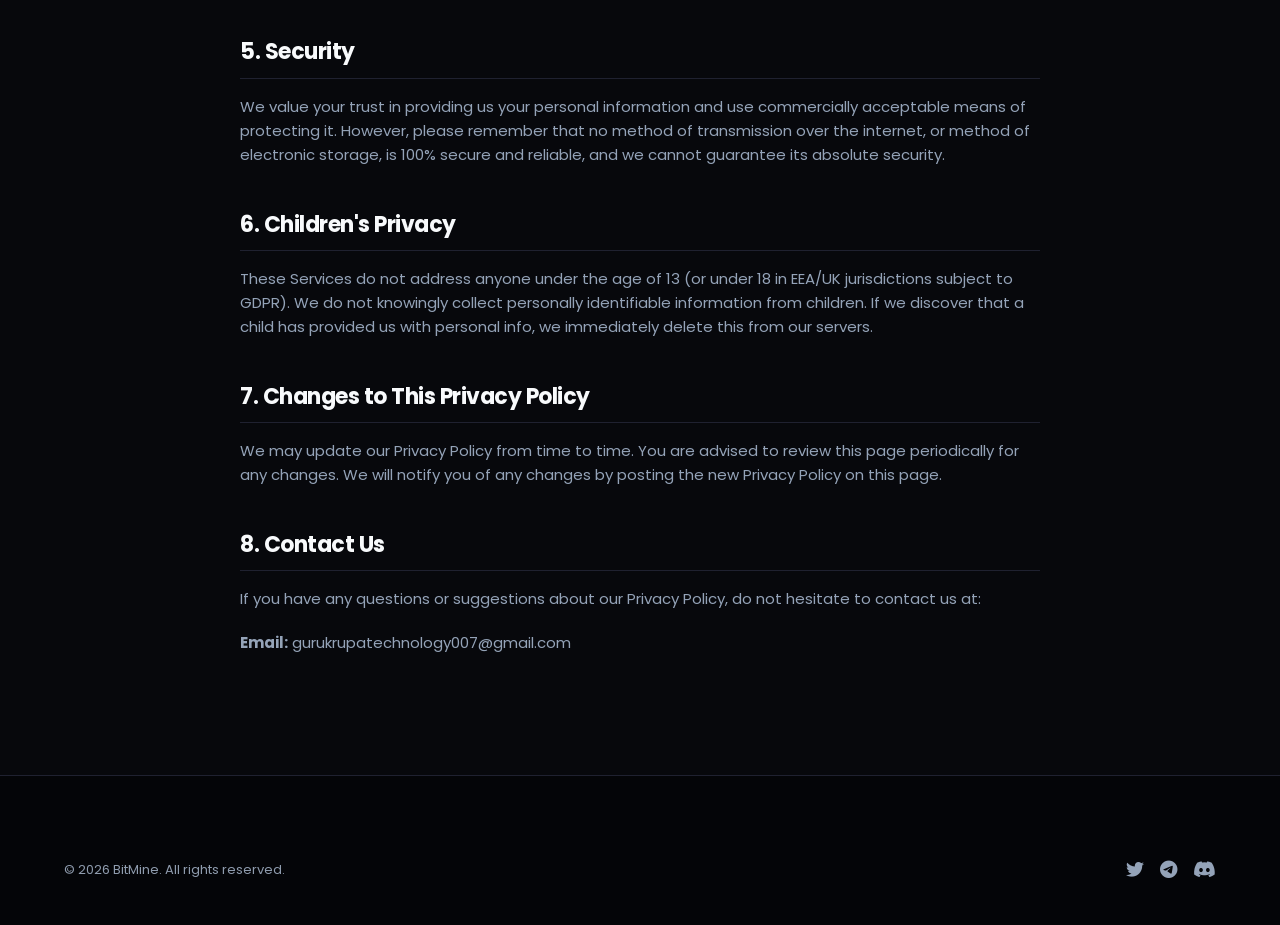
==== commit 5826d457: "Fix Accessibility Accessibility is 67 to 100" ====
--- a/privacy_policy.html
+++ b/privacy_policy.html
@@ -4,6 +4,13 @@
   <meta charset="UTF-8">
   <meta name="viewport" content="width=device-width, initial-scale=1.0">
   <title>Privacy Policy - BitMine: BTC Cloud Mining</title>
+
+  <!-- SEO Meta Tags -->
+  <meta name="description" content="Privacy Policy for BitMine: BTC Cloud Mining. Learn how we handle and protect your personal data, wallet info, and device permissions.">
+  <meta name="keywords" content="privacy policy, bitmine app, bitcoin cloud mining, user data protection, gdpr compliance, data safety">
+  <meta name="robots" content="index, follow">
+  <link rel="canonical" href="https://bitmine-crypto-cloud-mining-d8o9.vercel.app/privacy_policy.html">
+
   <!-- FontAwesome Icons -->
   <link rel="stylesheet" href="https://cdnjs.cloudflare.com/ajax/libs/font-awesome/6.4.0/css/all.min.css">
   <!-- Stylesheet -->
@@ -53,19 +60,19 @@
   <!-- ── Header & Navigation ── -->
   <header>
     <div class="container nav-wrapper">
-      <a href="index.html" class="logo">
-        <i class="fa-solid fa-cube"></i> BitMine
+      <a href="index.html" class="logo" aria-label="BitMine Home">
+        <i class="fa-solid fa-cube" aria-hidden="true"></i> BitMine
       </a>
       <nav>
-        <div class="menu-toggle" id="mobile-menu">
-          <i class="fa-solid fa-bars"></i>
+        <div class="menu-toggle" id="mobile-menu" role="button" aria-label="Toggle navigation menu" tabindex="0" aria-expanded="false">
+          <i class="fa-solid fa-bars" aria-hidden="true"></i>
         </div>
         <ul>
           <li><a href="index.html#features">Features</a></li>
           <li><a href="index.html#calculator">Calculator</a></li>
           <li><a href="index.html#how-it-works">How it Works</a></li>
           <li><a href="index.html#faq">FAQ</a></li>
-          <li><a href="index.html#download" class="btn-primary">Download App <i class="fa-solid fa-arrow-down"></i></a></li>
+          <li><a href="index.html#download" class="btn-primary">Download App <i class="fa-solid fa-arrow-down" aria-hidden="true"></i></a></li>
         </ul>
       </nav>
     </div>
@@ -134,9 +141,9 @@
       <div class="footer-bottom" style="border: none; padding: 0;">
         <p>&copy; 2026 BitMine. All rights reserved.</p>
         <div class="social-links">
-          <a href="#"><i class="fa-brands fa-twitter"></i></a>
-          <a href="#"><i class="fa-brands fa-telegram"></i></a>
-          <a href="#"><i class="fa-brands fa-discord"></i></a>
+          <a href="#" aria-label="Twitter"><i class="fa-brands fa-twitter" aria-hidden="true"></i></a>
+          <a href="#" aria-label="Telegram"><i class="fa-brands fa-telegram" aria-hidden="true"></i></a>
+          <a href="#" aria-label="Discord"><i class="fa-brands fa-discord" aria-hidden="true"></i></a>
         </div>
       </div>
     </div>
@@ -147,11 +154,32 @@
     const mobileMenu = document.getElementById('mobile-menu');
     const navUl = document.querySelector('nav ul');
     
-    mobileMenu.addEventListener('click', () => {
+    function toggleMenu() {
       navUl.classList.toggle('active');
       const icon = mobileMenu.querySelector('i');
       icon.classList.toggle('fa-bars');
       icon.classList.toggle('fa-xmark');
+      const isExpanded = navUl.classList.contains('active');
+      mobileMenu.setAttribute('aria-expanded', isExpanded ? 'true' : 'false');
+    }
+
+    mobileMenu.addEventListener('click', toggleMenu);
+    mobileMenu.addEventListener('keydown', (e) => {
+      if (e.key === 'Enter' || e.key === ' ') {
+        e.preventDefault();
+        toggleMenu();
+      }
+    });
+
+    // Close menu when clicking on a link
+    document.querySelectorAll('nav ul a').forEach(link => {
+      link.addEventListener('click', () => {
+        navUl.classList.remove('active');
+        const icon = mobileMenu.querySelector('i');
+        icon.classList.add('fa-bars');
+        icon.classList.remove('fa-xmark');
+        mobileMenu.setAttribute('aria-expanded', 'false');
+      });
     });
   </script>
 </body>
--- a/style.css
+++ b/style.css
@@ -16,7 +16,7 @@
   
   --text-primary: #F8FAFC;
   --text-secondary: #94A3B8;
-  --text-muted: #64748B;
+  --text-muted: #8F9CAE;
   
   --transition: all 0.3s cubic-bezier(0.4, 0, 0.2, 1);
   --purple-glow: 0 0 30px rgba(124, 58, 237, 0.3);
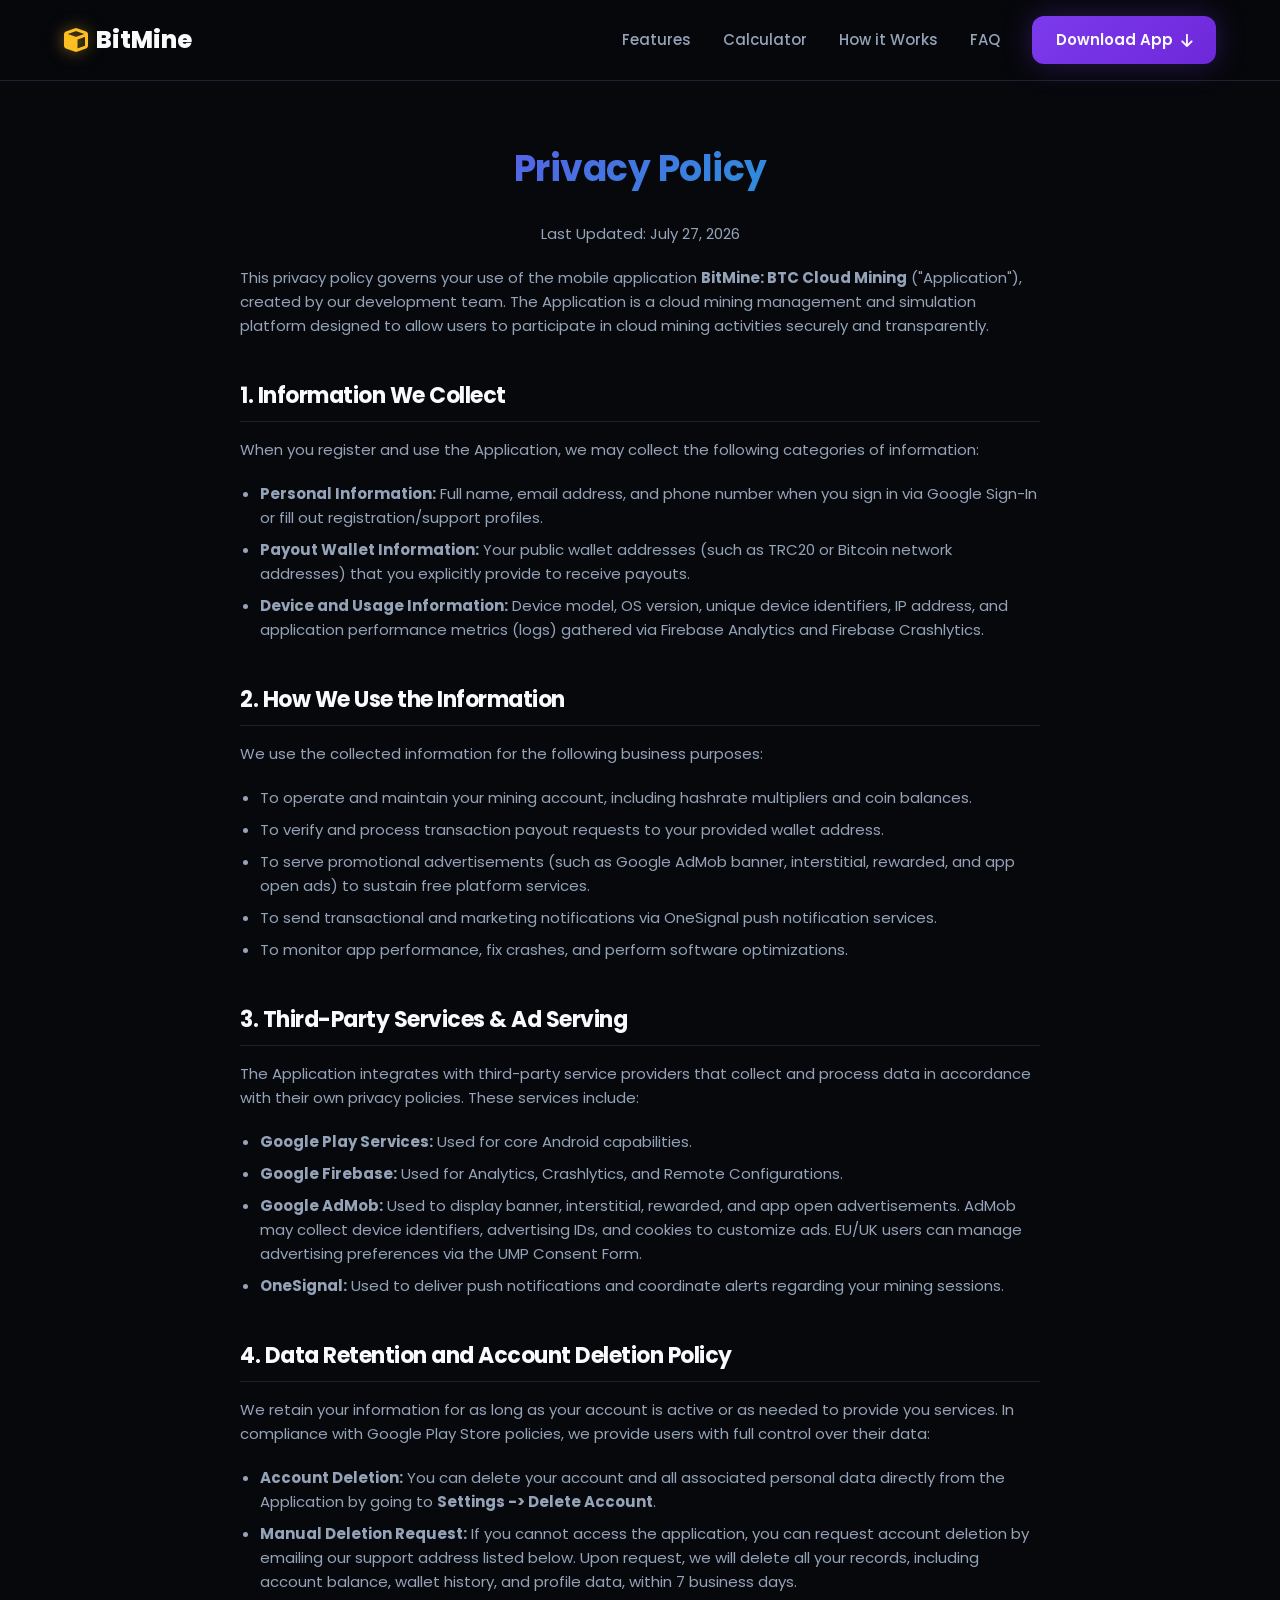
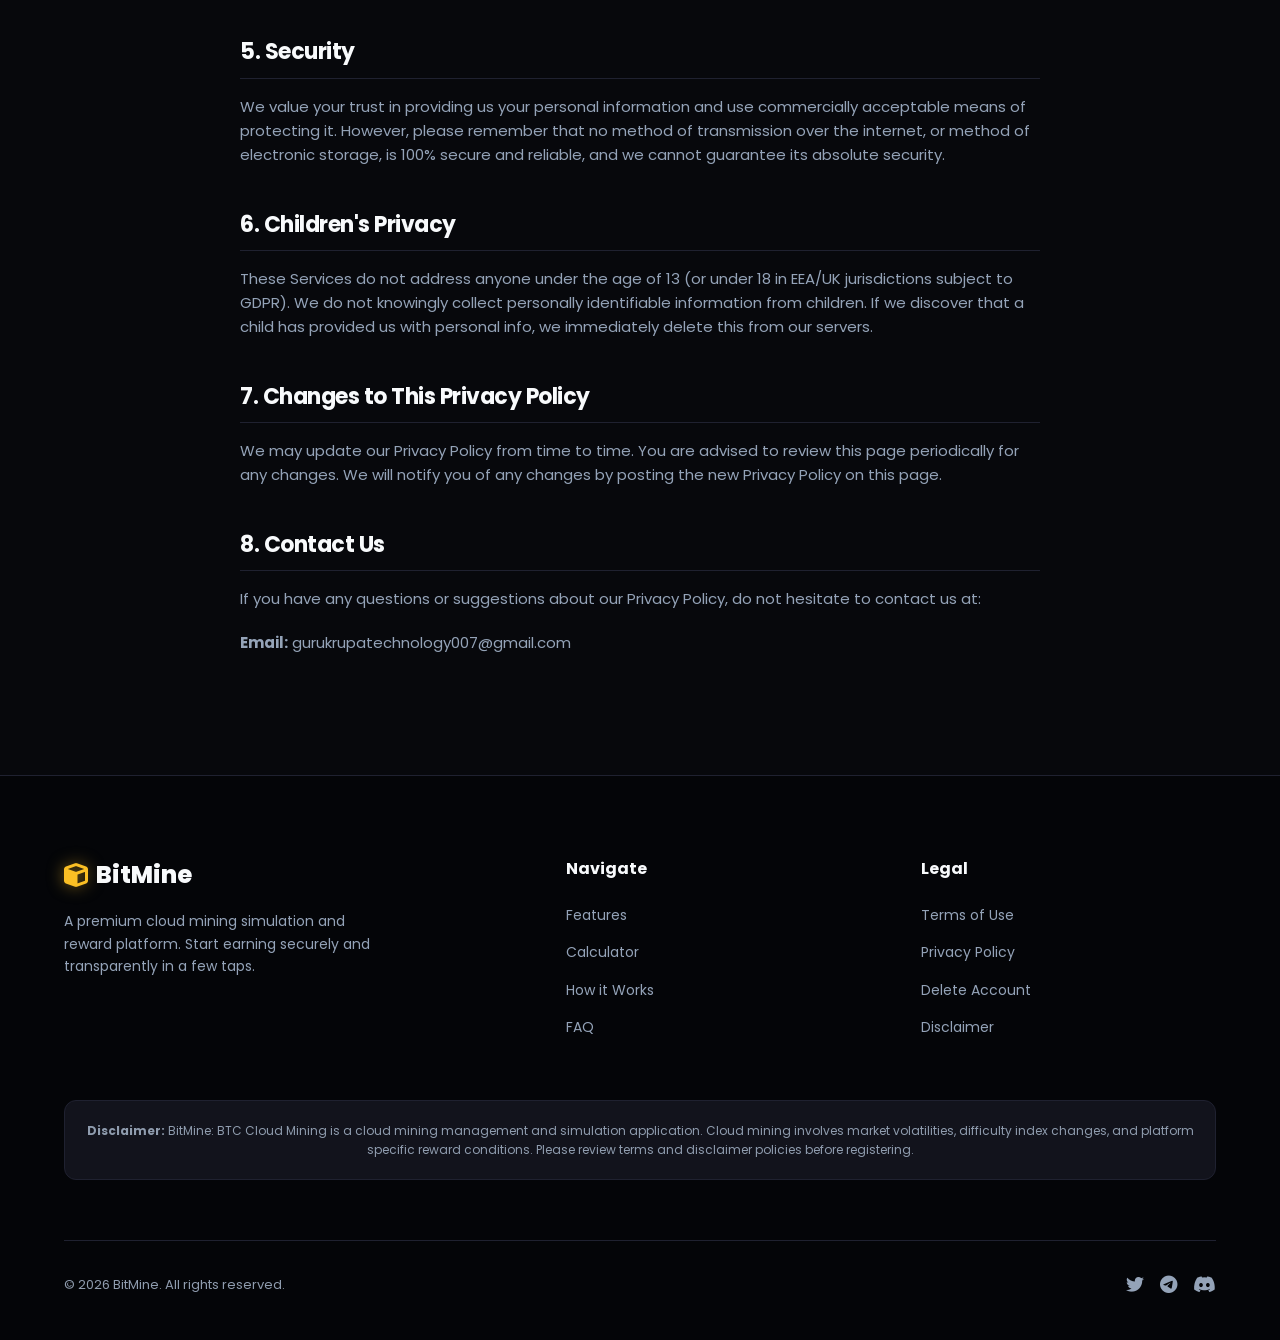
==== commit c7b5bffb: "Delete account" ====
--- a/privacy_policy.html
+++ b/privacy_policy.html
@@ -138,7 +138,34 @@
   <!-- ── Footer ── -->
   <footer>
     <div class="container">
-      <div class="footer-bottom" style="border: none; padding: 0;">
+      <div class="footer-grid">
+        <div class="footer-brand">
+          <a href="index.html" class="logo" aria-label="BitMine Home"><i class="fa-solid fa-cube" aria-hidden="true"></i> BitMine</a>
+          <p>A premium cloud mining simulation and reward platform. Start earning securely and transparently in a few taps.</p>
+        </div>
+        <div class="footer-links">
+          <h4>Navigate</h4>
+          <ul>
+            <li><a href="index.html#features">Features</a></li>
+            <li><a href="index.html#calculator">Calculator</a></li>
+            <li><a href="index.html#how-it-works">How it Works</a></li>
+            <li><a href="index.html#faq">FAQ</a></li>
+          </ul>
+        </div>
+        <div class="footer-links">
+          <h4>Legal</h4>
+          <ul>
+            <li><a href="terms_of_use.html">Terms of Use</a></li>
+            <li><a href="privacy_policy.html">Privacy Policy</a></li>
+            <li><a href="delete_user.html">Delete Account</a></li>
+            <li><a href="#">Disclaimer</a></li>
+          </ul>
+        </div>
+        <div class="footer-disclaimer">
+          <p><strong>Disclaimer:</strong> BitMine: BTC Cloud Mining is a cloud mining management and simulation application. Cloud mining involves market volatilities, difficulty index changes, and platform specific reward conditions. Please review terms and disclaimer policies before registering.</p>
+        </div>
+      </div>
+      <div class="footer-bottom">
         <p>&copy; 2026 BitMine. All rights reserved.</p>
         <div class="social-links">
           <a href="#" aria-label="Twitter"><i class="fa-brands fa-twitter" aria-hidden="true"></i></a>
